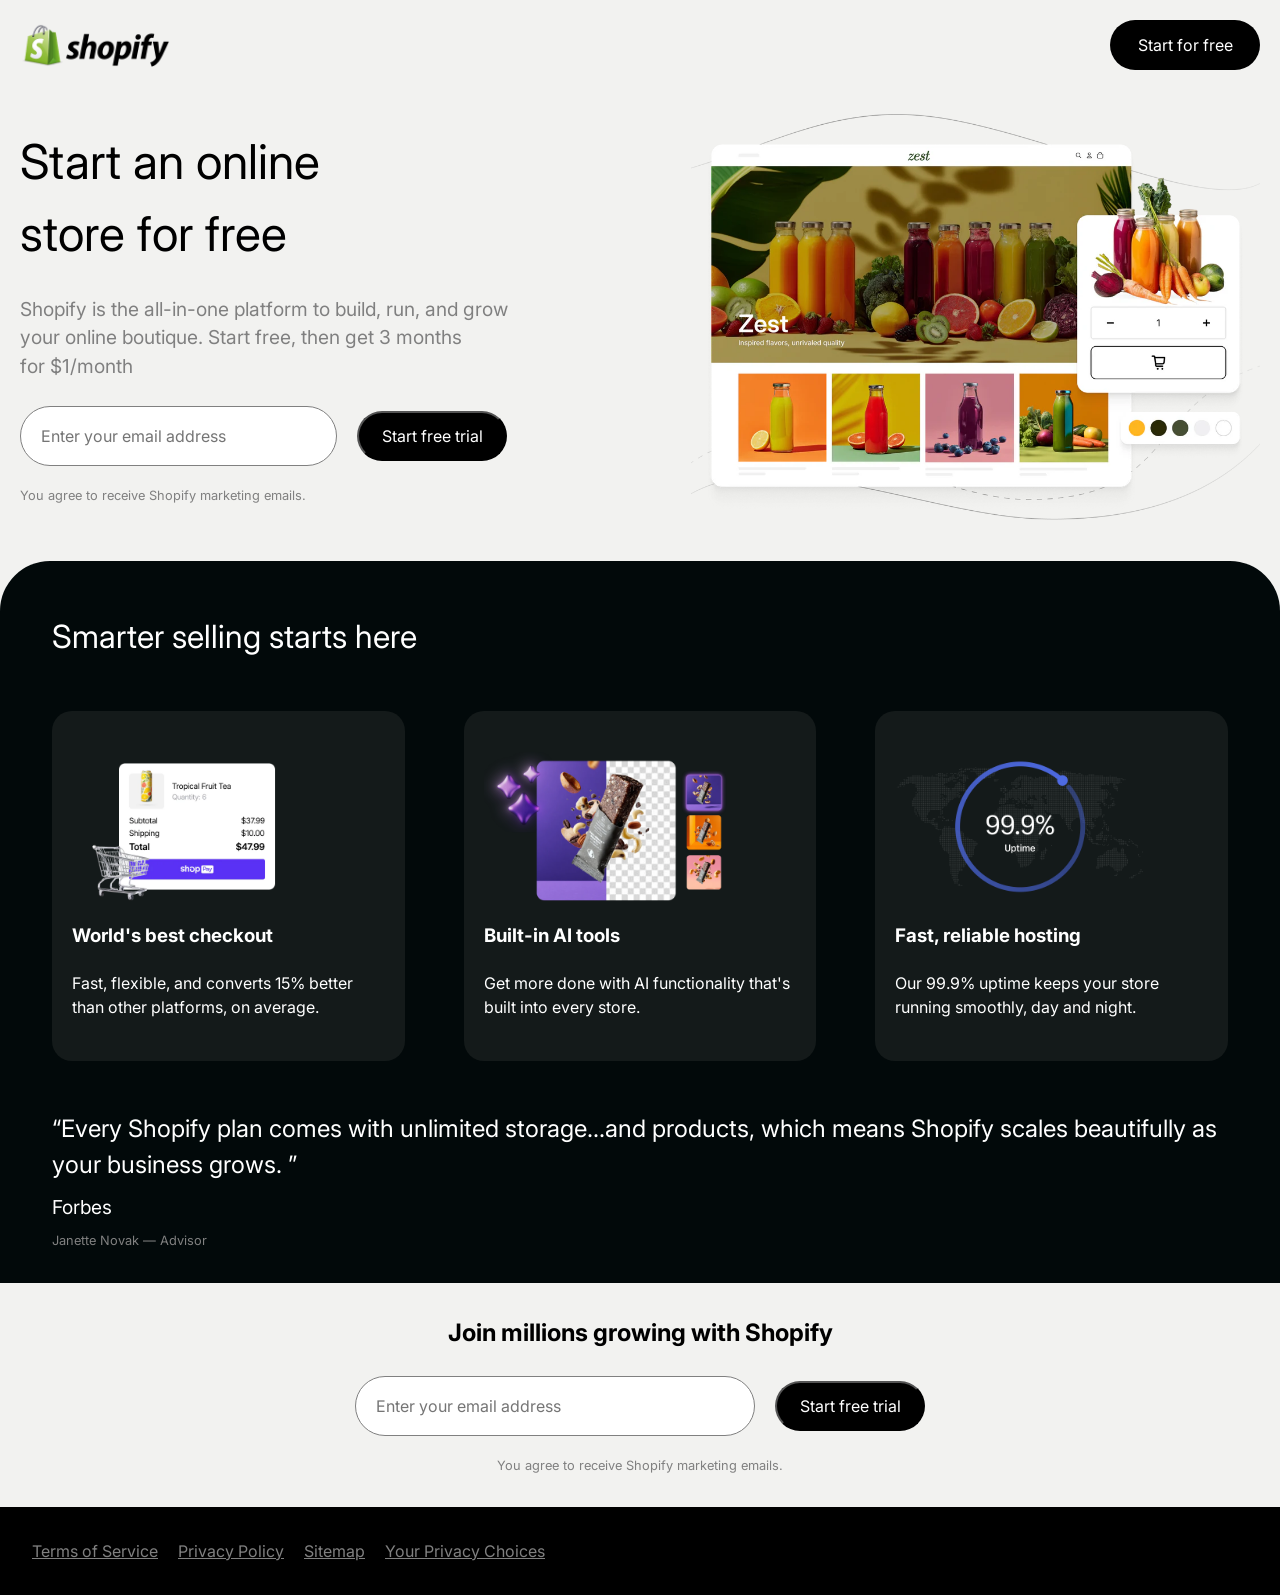
==== index.html @ 95f6fbde "Working on responsiveness" ====
<!doctype html>
<html lang="en">
  <head>
    <meta charset="UTF-8" />
    <meta name="viewport" content="width=device-width, initial-scale=1.0" />
    <link rel="preconnect" href="https://fonts.googleapis.com" />
    <link rel="preconnect" href="https://fonts.gstatic.com" crossorigin />
    <link
      href="https://fonts.googleapis.com/css2?family=Inter:ital,opsz,wght@0,14..32,100..900;1,14..32,100..900&display=swap"
      rel="stylesheet"
    />
    <link rel="stylesheet" href="reset.css" />
    <link rel="stylesheet" href="index.css" />
    <title>Shopify</title>
  </head>
  <body>
    <div class="container">
      <nav>
        <a href="/index.html">
          <img src="public/images/logo.png" alt="Shopify" id="logo-img" />
        </a>
        <a href="/signup.html" class="btn">Start for free</a>
      </nav>
      <section id="hero">
        <div class="left">
          <h1>Start an online store for free</h1>
          <p class="cta-desc">
            Shopify is the all-in-one platform to build, run, and grow your
            online boutique. Start free, then get 3 months for $1/month
          </p>
          <form class="hero-form">
            <input type="email" placeholder="Enter your email address" />
            <button type="submit" class="btn">Start free trial</button>
          </form>
          <p class="email-note">
            You agree to receive Shopify marketing emails.
          </p>
        </div>
        <div class="right">
          <img src="public/images/hero-img.webp" alt="Product demo image" />
        </div>
      </section>
    </div>
    <section id="features">
      <div class="container">
        <h2>Smarter selling starts here</h2>
        <div class="features-cards">
          <div class="card">
            <img src="public/images/card1.webp" alt="Checkout Screen" />
            <h3>World's best checkout</h3>
            <p>
              Fast, flexible, and converts 15% better than other platforms, on
              average.
            </p>
          </div>
          <div class="card">
            <img src="public/images/card2.webp" alt="AI Tools" />
            <h3>Built-in AI tools</h3>
            <p>
              Get more done with AI functionality that's built into every store.
            </p>
          </div>
          <div class="card">
            <img src="public/images/card3.webp" alt="99.9% Uptime" />
            <h3>Fast, reliable hosting</h3>
            <p>
              Our 99.9% uptime keeps your store running smoothly, day and night.
            </p>
          </div>
        </div>
        <div class="quote-block">
          <q
            >Every Shopify plan comes with unlimited storage...and products,
            which means Shopify scales beautifully as your business grows.
          </q>
          <p class="quote-from-company">Forbes</p>
          <p class="quote-from">Janette Novak — Advisor</p>
        </div>
      </div>
    </section>
    <section id="signup-divider">
      <h2>Join millions growing with Shopify</h2>
      <form class="hero-form">
        <input type="email" placeholder="Enter your email address" />
        <button type="submit" class="btn">Start free trial</button>
      </form>
      <p class="email-note">You agree to receive Shopify marketing emails.</p>
    </section>
    <footer>
      <a href="./terms-of-service.html">Terms of Service</a>
      <a href="./terms-of-service.html">Privacy Policy</a>
      <a href="./terms-of-service.html">Sitemap</a>
      <a href="./terms-of-service.html">Your Privacy Choices</a>
    </footer>
  </body>
</html>
---- index.css ----
body {
  padding: 0;
  margin: 0;
  font-family: "Inter", sans-serif;
  font-optical-sizing: auto;
  background-color: #f2f2f0;
}

.container {
  max-width: 1500px;
  margin: 0 auto;
  margin-top: 20px;
  padding-left: 20px;
  padding-right: 20px;
}

nav {
  display: flex;
  justify-content: space-between;
  align-items: center;
}

#logo-img {
  width: 150px;
  height: auto;
}

.btn {
  border-radius: 50px;
  height: 50px;
  width: 150px;
  display: flex;
  align-items: center;
  justify-content: center;
  color: white;
  background-color: black;
  text-decoration: none;
  transition: 0.2s;
  cursor: pointer;
}

a.btn:hover {
  opacity: 0.7;
}

/* Hero */
#hero {
  display: flex;
  align-items: center;
  justify-content: space-between;
  margin-top: 2rem;
  margin-bottom: 2rem;
  width: 100%;
}

@media (max-width: 1130px) {
  #hero {
    flex-direction: column-reverse;
    justify-content: center;
  }

  #hero .left {
    width: 100%;
  }

  #hero .right {
    width: 70%;
  }

  #hero .right {
    display: flex;
    align-items: center;
    justify-content: center;
  }

  #hero .left h1 {
    font-size: 2rem !important;
  }

  #hero .left .cta-desc {
    max-width: 100% !important;
  }
}

#hero .left {
  display: flex;
  flex-direction: column;
  width: 60%;
}

#hero .left h1 {
  font-weight: 400;
  font-size: 3rem;
}

#hero .left .cta-desc {
  font-size: 1.2rem;
  font-weight: 400;
  max-width: 700px;
  margin-top: 25px;
  color: gray;
}

.email-note {
  color: gray;
  font-size: 0.8rem;
  margin-top: 20px;
}

.hero-form {
  display: flex;
  align-items: center;
  margin-top: 25px;
}

.hero-form input {
  border-radius: 35px;
  border: 1px solid gray;
  background-color: white;
  outline: none;
  padding: 10px;
  width: 60%;
  height: 60px;
  margin-right: 20px;
  padding-left: 20px;
}

#hero .right {
  display: flex;
  align-items: center;
  justify-content: right;
}

#hero .right img {
  width: 80%;
}

#features {
  border-top-left-radius: 50px;
  border-top-right-radius: 50px;
  background-color: #02090a;
  color: white;
  padding: 2rem;
}

@media (max-width: 800px) {
  #features .features-cards {
    flex-direction: column;
  }

  .features-cards .card {
    width: 100% !important;
    height: unset !important;
    margin-bottom: 2rem;
  }
}

#features h2 {
  font-weight: 400;
  font-size: 2rem;
}

#features .container {
  display: flex;
  flex-direction: column;
}

#features .features-cards {
  display: flex;
  align-items: center;
  justify-content: space-between;
  margin-top: 50px;
  margin-bottom: 50px;
}

.features-cards .card {
  background-color: #141a1a;
  border-radius: 20px;
  padding: 20px;
  height: 350px;
  width: 30%;
  display: flex;
  flex-direction: column;
  justify-content: space-evenly;
}

.features-cards .card img {
  width: 80%;
}

.quote-block q {
  font-size: 1.5rem;
}

.quote-block .quote-from-company {
  margin-top: 10px;
  font-size: 1.2rem;
}

.quote-block .quote-from {
  margin-top: 10px;
  font-size: 0.8rem;
  color: gray;
}

#signup-divider {
  padding: 2rem;
  display: flex;
  flex-direction: column;
  align-items: center;
  justify-content: center;
}

@media (max-width: 660px) {
  #signup-divider .hero-form {
    flex-direction: column;
    justify-content: center;
    align-items: center;
  }

  #signup-divider .hero-form input {
    width: 100% !important;
    margin-bottom: 2rem;
  }

  #signup-divider .hero-form .btn {
    margin: 0;
    width: 100%;
  }
}

#signup-divider .hero-form input {
  width: 400px;
}

footer {
  padding: 2rem;
  color: white;
  background-color: #000000;
  display: flex;
  align-items: center;
}

footer a {
  text-decoration: underline;
  color: gray;
  margin-right: 20px;
}
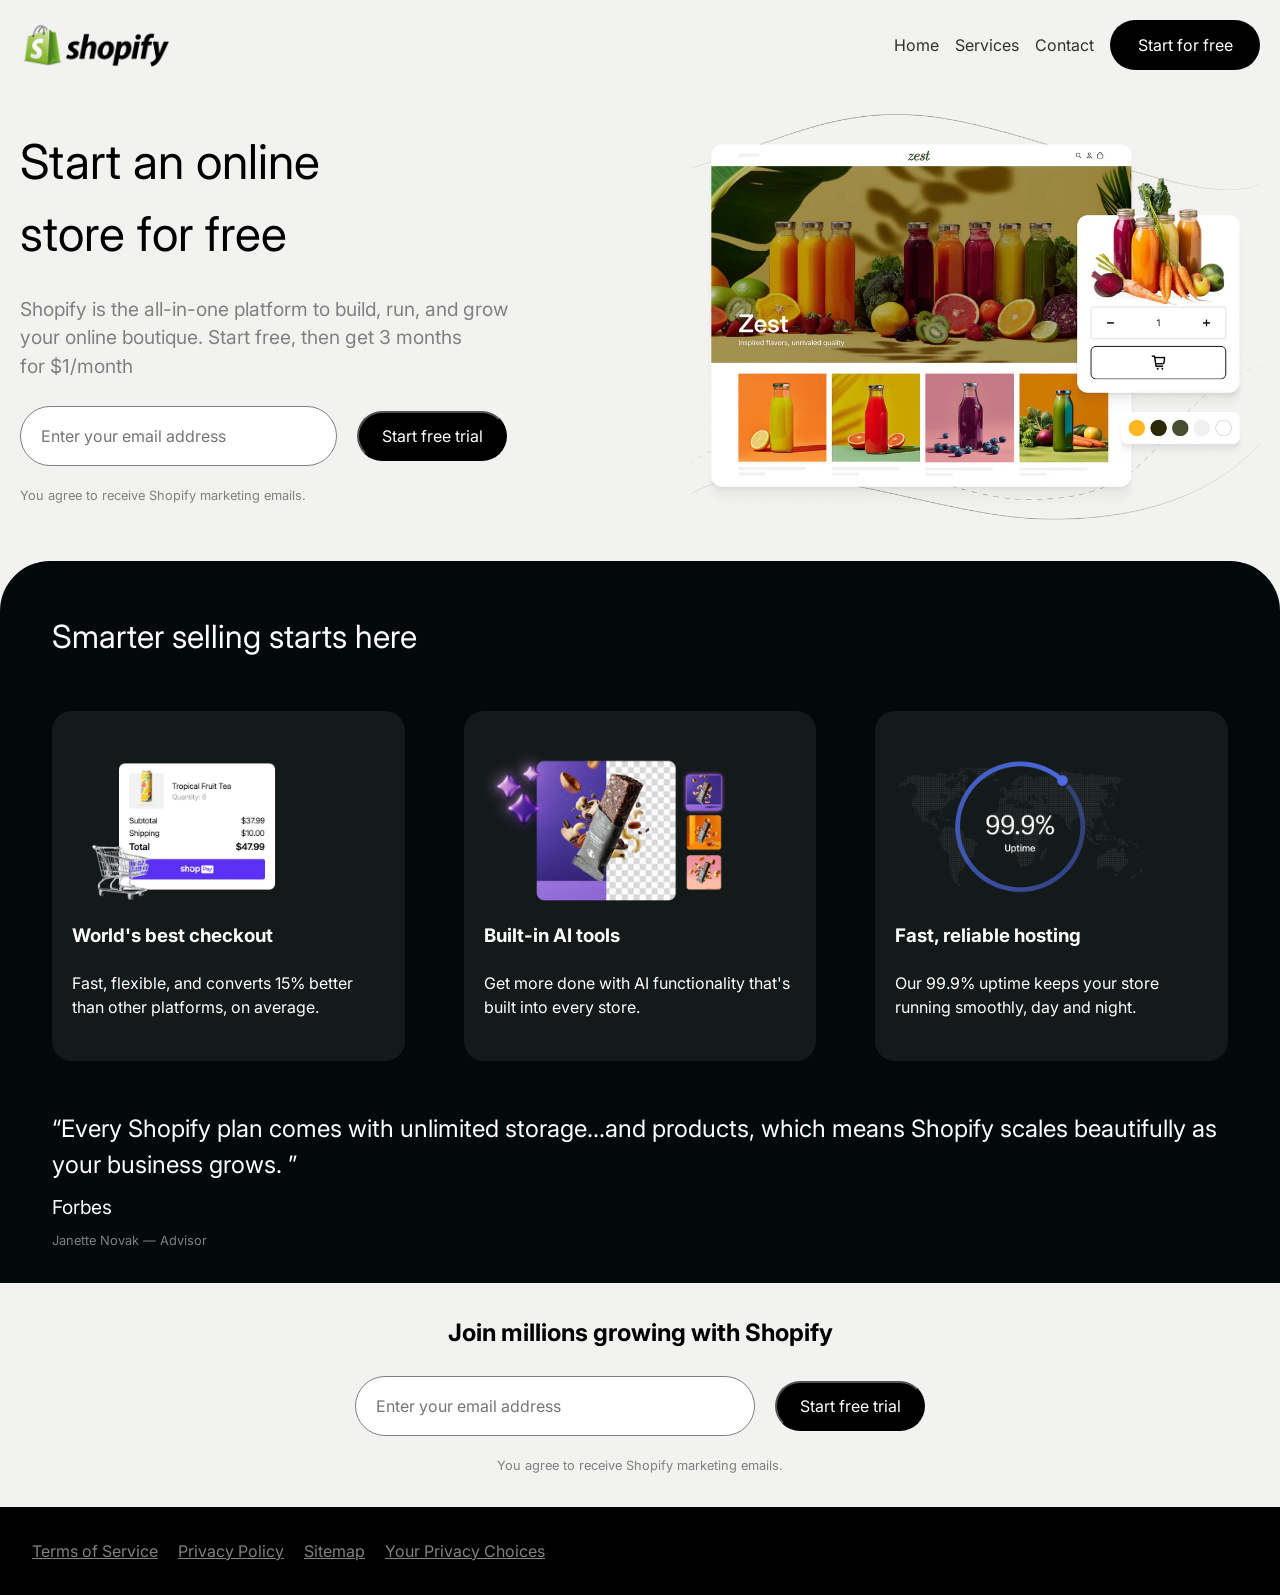
==== commit ab9f5f80: "Added additional pages (assignment 2)" ====
--- a/index.html
+++ b/index.html
@@ -9,9 +9,10 @@
       href="https://fonts.googleapis.com/css2?family=Inter:ital,opsz,wght@0,14..32,100..900;1,14..32,100..900&display=swap"
       rel="stylesheet"
     />
-    <link rel="stylesheet" href="reset.css" />
-    <link rel="stylesheet" href="index.css" />
-    <title>Shopify</title>
+    <link rel="stylesheet" href="styles/reset.css" />
+    <link rel="stylesheet" href="styles/index.css" />
+    <link rel="stylesheet" href="styles/home.css" />
+    <title>Shopify | Home</title>
   </head>
   <body>
     <div class="container">
@@ -19,7 +20,12 @@
         <a href="/index.html">
           <img src="public/images/logo.png" alt="Shopify" id="logo-img" />
         </a>
-        <a href="/signup.html" class="btn">Start for free</a>
+        <div class="nav-right">
+          <a href="/index.html" class="nav-link">Home</a>
+          <a href="/services.html" class="nav-link">Services</a>
+          <a href="/contact.html" class="nav-link">Contact</a>
+          <a href="/signup.html" class="btn">Start for free</a>
+        </div>
       </nav>
       <section id="hero">
         <div class="left">
@@ -29,7 +35,11 @@
             online boutique. Start free, then get 3 months for $1/month
           </p>
           <form class="hero-form">
-            <input type="email" placeholder="Enter your email address" />
+            <input
+              type="email"
+              name="email"
+              placeholder="Enter your email address"
+            />
             <button type="submit" class="btn">Start free trial</button>
           </form>
           <p class="email-note">
--- a/styles/index.css
+++ b/styles/index.css
@@ -0,0 +1,82 @@
+body {
+  padding: 0;
+  margin: 0;
+  font-family: "Inter", sans-serif;
+  font-optical-sizing: auto;
+  background-color: #f2f2f0;
+}
+
+.container {
+  max-width: 1500px;
+  margin: 0 auto;
+  margin-top: 20px;
+  padding-left: 20px;
+  padding-right: 20px;
+}
+
+nav {
+  display: flex;
+  justify-content: space-between;
+  align-items: center;
+}
+
+nav .nav-right {
+  display: flex;
+  align-items: center;
+}
+
+#logo-img {
+  width: 150px;
+  height: auto;
+}
+
+.btn {
+  border-radius: 50px;
+  height: 50px;
+  width: 150px;
+  display: flex;
+  align-items: center;
+  justify-content: center;
+  color: white;
+  background-color: black;
+  text-decoration: none;
+  transition: 0.2s;
+  cursor: pointer;
+}
+
+.btn.inverted {
+  background-color: white;
+  color: black;
+  width: 250px;
+  border: 2px solid black;
+}
+
+a.btn:hover {
+  opacity: 0.7;
+}
+
+.nav-link {
+  text-decoration: none;
+  margin-right: 1rem;
+  color: black;
+  opacity: 0.8;
+  transition: 0.2s;
+}
+
+.nav-link:hover {
+  opacity: 1;
+}
+
+footer {
+  padding: 2rem;
+  color: white;
+  background-color: #000000;
+  display: flex;
+  align-items: center;
+}
+
+footer a {
+  text-decoration: underline;
+  color: gray;
+  margin-right: 20px;
+}
--- a/styles/home.css
+++ b/styles/home.css
@@ -0,0 +1,194 @@
+/* Hero */
+#hero {
+  display: flex;
+  align-items: center;
+  justify-content: space-between;
+  margin-top: 2rem;
+  margin-bottom: 2rem;
+  width: 100%;
+}
+
+@media (max-width: 1130px) {
+  #hero {
+    flex-direction: column-reverse;
+    justify-content: center;
+  }
+
+  #hero .left {
+    width: 100% !important;
+  }
+
+  #hero .right {
+    display: flex;
+    align-items: center;
+    justify-content: center;
+  }
+
+  #hero .left h1 {
+    font-size: 2rem !important;
+  }
+
+  #hero .left .cta-desc {
+    max-width: 100% !important;
+  }
+}
+
+#hero .left {
+  display: flex;
+  flex-direction: column;
+  width: 60%;
+}
+
+#hero .left h1 {
+  font-weight: 400;
+  font-size: 3rem;
+}
+
+#hero .left .cta-desc {
+  font-size: 1.2rem;
+  font-weight: 400;
+  max-width: 700px;
+  margin-top: 25px;
+  color: gray;
+}
+
+.email-note {
+  color: gray;
+  font-size: 0.8rem;
+  margin-top: 20px;
+}
+
+.hero-form {
+  display: flex;
+  align-items: center;
+  margin-top: 25px;
+}
+
+.hero-form input {
+  border-radius: 35px;
+  border: 1px solid gray;
+  background-color: white;
+  outline: none;
+  padding: 10px;
+  width: 60%;
+  height: 60px;
+  margin-right: 20px;
+  padding-left: 20px;
+}
+
+#hero .right {
+  display: flex;
+  align-items: center;
+  justify-content: right;
+}
+
+#hero .right img {
+  width: 80%;
+}
+
+#features {
+  border-top-left-radius: 50px;
+  border-top-right-radius: 50px;
+  background-color: #02090a;
+  color: white;
+  padding: 2rem;
+}
+
+@media (max-width: 800px) {
+  #features .features-cards {
+    flex-direction: column;
+  }
+
+  .features-cards .card {
+    width: 100% !important;
+    height: unset !important;
+    margin-bottom: 2rem;
+  }
+}
+
+#features h2 {
+  font-weight: 400;
+  font-size: 2rem;
+}
+
+#features .container {
+  display: flex;
+  flex-direction: column;
+}
+
+#features .features-cards {
+  display: flex;
+  align-items: center;
+  justify-content: space-between;
+  margin-top: 50px;
+  margin-bottom: 50px;
+}
+
+.features-cards .card {
+  background-color: #141a1a;
+  border-radius: 20px;
+  padding: 20px;
+  height: 350px;
+  width: 30%;
+  display: flex;
+  flex-direction: column;
+  justify-content: space-evenly;
+}
+
+.features-cards .card img {
+  width: 80%;
+}
+
+.quote-block q {
+  font-size: 1.5rem;
+}
+
+.quote-block .quote-from-company {
+  margin-top: 10px;
+  font-size: 1.2rem;
+}
+
+.quote-block .quote-from {
+  margin-top: 10px;
+  font-size: 0.8rem;
+  color: gray;
+}
+
+#signup-divider {
+  padding: 2rem;
+  display: flex;
+  flex-direction: column;
+  align-items: center;
+  justify-content: center;
+}
+
+@media (max-width: 660px) {
+  #signup-divider .hero-form {
+    flex-direction: column;
+    justify-content: center;
+    align-items: center;
+  }
+
+  #signup-divider h2 {
+    font-size: 1rem;
+  }
+
+  #signup-divider .hero-form input {
+    width: 100% !important;
+    margin: 0;
+    margin-bottom: 1rem;
+  }
+
+  #signup-divider .hero-form .btn {
+    margin: 0 !important;
+    width: 100% !important;
+  }
+
+  footer a {
+    font-size: 0.7rem;
+  }
+}
+
+#signup-divider .hero-form input {
+  width: 400px;
+}
